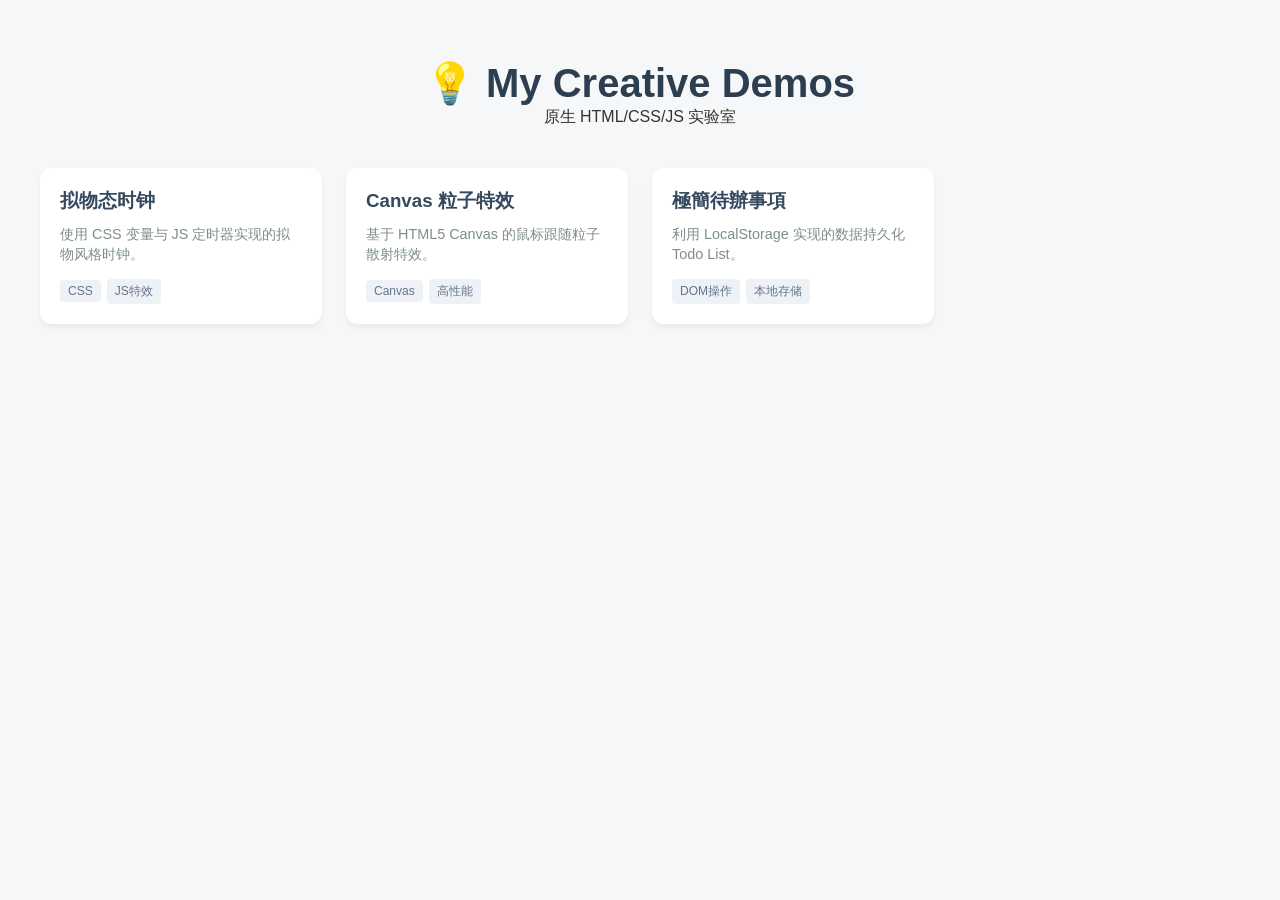
==== index.html @ c49393bc "初始化前端demo项目，提交基础代码" ====
<!doctype html>
<html lang="zh-CN">
  <head>
    <meta charset="UTF-8" />
    <meta name="viewport" content="width=device-width, initial-scale=1.0" />
    <title>我的前端作品集</title>
    <link rel="stylesheet" href="css/style.css" />
  </head>
  <body>
    <header class="app-header">
      <h1>💡 My Creative Demos</h1>
      <p>原生 HTML/CSS/JS 实验室</p>
    </header>

    <main class="grid-container" id="gridContainer"></main>

    <script src="js/demo.js"></script>
    <script src="js/main.js"></script>
  </body>
</html>
---- css/style.css ----
* {
  box-sizing: border-box;
  margin: 0;
  padding: 0;
}
body {
  font-family: -apple-system, BlinkMacSystemFont, "Segoe UI", Roboto, sans-serif;
  background-color: #f5f7f9;
  color: #333;
  padding: 20px;
}

/* Header */
.app-header {
  text-align: center;
  margin: 40px 0;
}
.app-header h1 { color: #2c3e50; font-size: 2.5rem; }

/* Grid 响应式网格 */
.grid-container {
  display: grid;
  grid-template-columns: repeat(auto-fill, minmax(280px, 1fr));
  gap: 24px;
  max-width: 1200px;
  margin: 0 auto;
}

/* Card 方块样式 */
.card {
  background: #fff;
  border-radius: 12px;
  padding: 20px;
  box-shadow: 0 4px 6px rgba(0,0,0,0.05);
  cursor: pointer;
  transition: transform 0.2s, box-shadow 0.2s;
  display: flex;
  flex-direction: column;
  justify-content: space-between;
}
.card:hover {
  transform: translateY(-5px);
  box-shadow: 0 12px 20px rgba(0,0,0,0.1);
}
.card h3 { margin-bottom: 10px; color: #34495e; }
.card p { font-size: 0.9rem; color: #7f8c8d; line-height: 1.4; flex-grow: 1; }
.tags { margin-top: 15px; }
.tag {
  display: inline-block;
  background: #eef2f7;
  color: #64748b;
  font-size: 0.75rem;
  padding: 4px 8px;
  border-radius: 4px;
  margin-right: 6px;
}

/* 全屏预览遮罩层 */
.preview-overlay {
  position: fixed;
  top: 0; left: 0; width: 100%; height: 100%;
  background: #fff;
  z-index: 1000;
  display: flex;
  flex-direction: column;
  opacity: 0;
  pointer-events: none;
  transition: opacity 0.3s ease;
}
.preview-overlay.active {
  opacity: 1;
  pointer-events: auto;
}

/* 预览页头部 */
.preview-header {
  height: 50px;
  background: #1e293b;
  color: #fff;
  display: flex;
  justify-content: space-between;
  align-items: center;
  padding: 0 20px;
}
.close-btn {
  background: #ef4444;
  color: white;
  border: none;
  padding: 6px 12px;
  border-radius: 4px;
  cursor: pointer;
}

/* iframe 容器 */
.preview-body { flex-grow: 1; background: #000; }
#previewIframe { width: 100%; height: 100%; background: #fff; }
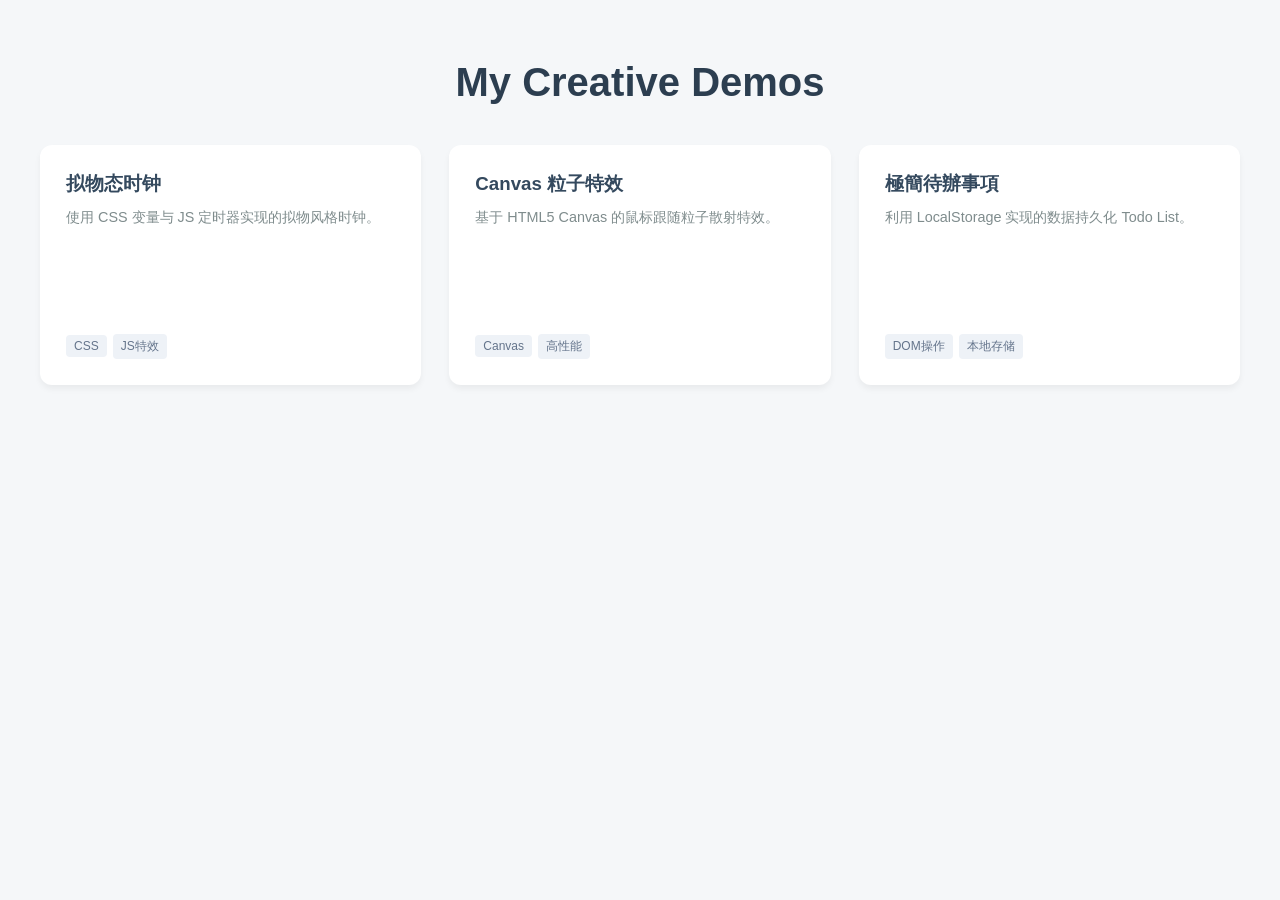
==== commit a86a8771: "init" ====
--- a/index.html
+++ b/index.html
@@ -3,13 +3,12 @@
   <head>
     <meta charset="UTF-8" />
     <meta name="viewport" content="width=device-width, initial-scale=1.0" />
-    <title>我的前端作品集</title>
+    <title>前端demo集</title>
     <link rel="stylesheet" href="css/style.css" />
   </head>
   <body>
     <header class="app-header">
-      <h1>💡 My Creative Demos</h1>
-      <p>原生 HTML/CSS/JS 实验室</p>
+      <h1>My Creative Demos</h1>
     </header>
 
     <main class="grid-container" id="gridContainer"></main>
--- a/css/style.css
+++ b/css/style.css
@@ -20,8 +20,8 @@
 /* Grid 响应式网格 */
 .grid-container {
   display: grid;
-  grid-template-columns: repeat(auto-fill, minmax(280px, 1fr));
-  gap: 24px;
+  grid-template-columns: repeat(auto-fill, minmax(320px, 1fr));
+  gap: 28px;
   max-width: 1200px;
   margin: 0 auto;
 }
@@ -30,7 +30,8 @@
 .card {
   background: #fff;
   border-radius: 12px;
-  padding: 20px;
+  padding: 26px;
+  min-height: 240px;
   box-shadow: 0 4px 6px rgba(0,0,0,0.05);
   cursor: pointer;
   transition: transform 0.2s, box-shadow 0.2s;
